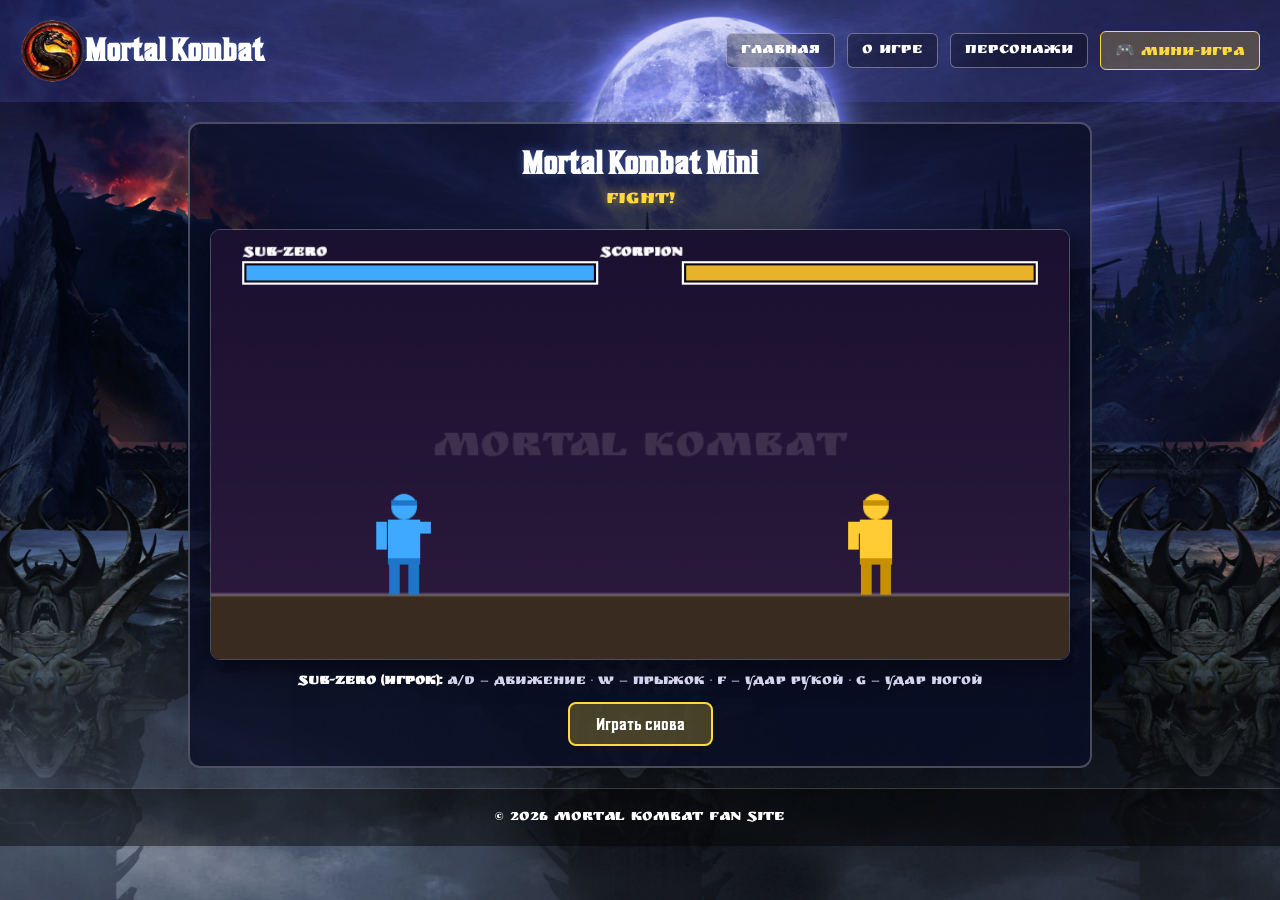
==== game.html @ 18e8fb99 "comit" ====
<!doctype html>
<html lang="ru">
  <head>
    <meta charset="UTF-8" />
    <meta name="viewport" content="width=device-width, initial-scale=1.0" />
    <meta
      name="description"
      content="Мини-игра Mortal Kombat — сразись с ботом: Sub-Zero против Scorpion. Простой файтинг с полосками здоровья и комбо."
    />
    <link rel="icon" type="image/png" href="images/logo.png" />
    <link rel="stylesheet" href="css/style.css" />
    <title>Мини-игра — Mortal Kombat</title>
  </head>
  <body>
    <header>
      <a class="logo" href="index.html">
        <img src="images/logo.png" alt="Логотип Mortal Kombat" />
        <h1 class="title">Mortal Kombat</h1>
      </a>
      <nav>
        <a href="index.html">Главная</a>
        <a href="about.html">О игре</a>
        <a href="index.html#characters">Персонажи</a>
        <a class="nav-game" href="game.html">🎮 Мини-игра</a>
      </nav>
    </header>
    <main class="game-main">
      <div class="game-panel">
        <h1 class="title">Mortal Kombat Mini</h1>
        <p class="game-status" id="gameStatus">FIGHT!</p>
        <div class="game-stage">
          <canvas id="mkCanvas" width="800" height="400">
            Ваш браузер не поддерживает canvas.
          </canvas>
        </div>
        <div class="game-controls">
          <p>
            <b>Sub-Zero (игрок):</b> A/D — движение · W — прыжок · F — удар рукой ·
            G — удар ногой
          </p>
          <button id="restartBtn" type="button">Играть снова</button>
        </div>
      </div>
    </main>
    <footer>
      <p>© 2026 Mortal Kombat Fan Site</p>
    </footer>

    <script>
      (function () {
        const canvas = document.getElementById("mkCanvas");
        const ctx = canvas.getContext("2d");
        const statusEl = document.getElementById("gameStatus");
        const restartBtn = document.getElementById("restartBtn");

        const W = canvas.width;
        const H = canvas.height;
        const GROUND = 340;
        const GRAVITY = 780;

        let keys = {};
        let particles = [];
        let gameState = "start"; // start | fighting | ko
        let stateTimer = 0;

        document.addEventListener("keydown", (e) => {
          if (e.code === "KeyW" || e.code === "KeyA" || e.code === "KeyD") {
            e.preventDefault();
          }
          keys[e.code] = true;
        });
        document.addEventListener("keyup", (e) => {
          keys[e.code] = false;
        });

        function makeFighter(x, name, color, dark) {
          return {
            x: x,
            y: GROUND,
            vy: 0,
            facing: 1, // 1 = вправо, -1 = влево
            w: 42,
            h: 92,
            hp: 100,
            jump: false,
            attackTimer: 0,
            attackDmg: 0,
            cooldown: 0,
            hitTimer: 0,
            aiTimer: 1.2,
            name: name,
            color: color,
            dark: dark,
            wins: 0,
          };
        }

        function resetFight() {
          p1 = makeFighter(180, "Sub-Zero", "#3fa9ff", false);
          p2 = makeFighter(620, "Scorpion", "#ffcc33", true);
          particles = [];
          gameState = "fighting";
          statusEl.textContent = "FIGHT!";
        }

        let p1 = makeFighter(180, "Sub-Zero", "#3fa9ff", false);
        let p2 = makeFighter(620, "Scorpion", "#ffcc33", true);

        function clamp(v, min, max) {
          return Math.max(min, Math.min(max, v));
        }

        function canAct(f) {
          return (
            gameState === "fighting" &&
            f.hp > 0 &&
            f.attackTimer <= 0 &&
            f.cooldown <= 0
          );
        }

        function doAttack(attacker, defender, dmg) {
          attacker.attackTimer = 0.26;
          attacker.cooldown = 0.34;
          const dx = defender.x - attacker.x;
          const range = 96;
          if (Math.abs(dx) < range && Math.sign(dx) === attacker.facing) {
            defender.hp = Math.max(0, defender.hp - dmg);
            defender.hitTimer = 0.16;
            defender.x += attacker.facing * 20;
            defender.x = clamp(defender.x, 60, W - 60);
            spawnHit(attacker.x + attacker.facing * 40, attacker.y - 70);
            if (defender.hp <= 0) {
              endRound(attacker);
            }
          }
        }

        function endRound(winner) {
          gameState = "ko";
          winner.wins++;
          statusEl.textContent =
            winner.name + " ПОБЕЖДАЕТ!" +
            " (Счёт: " + p1.wins + ":" + p2.wins + ")";
        }

        function spawnHit(x, y) {
          for (let i = 0; i < 10; i++) {
            particles.push({
              x: x,
              y: y,
              vx: (Math.random() - 0.5) * 240,
              vy: -Math.random() * 220 - 40,
              life: 0.45 + Math.random() * 0.25,
              size: 2 + Math.random() * 4,
            });
          }
        }

        function update(dt) {
          if (gameState === "start") {
            stateTimer += dt;
            if (stateTimer > 1.2) {
              gameState = "fighting";
              statusEl.textContent = "FIGHT!";
            }
          }

          if (gameState !== "fighting") {
            return;
          }

          // --- Игрок (Sub-Zero) ---
          if (keys["KeyA"]) p1.x -= 200 * dt;
          if (keys["KeyD"]) p1.x += 200 * dt;
          if (keys["KeyW"] && !p1.jump) {
            p1.vy = -430;
            p1.jump = true;
          }
          if (keys["KeyF"] && canAct(p1)) doAttack(p1, p2, 6);
          if (keys["KeyG"] && canAct(p1)) doAttack(p1, p2, 11);

          // --- Бот (Scorpion) ---
          p2.aiTimer -= dt;
          const dx = p1.x - p2.x;
          const dist = Math.abs(dx);
          p2.facing = Math.sign(dx) || 1;
          if (p2.aiTimer <= 0) {
            const r = Math.random();
            if (dist > 130) {
              p2.x += Math.sign(dx) * 170 * (r < 0.6 ? 1 : 0.4);
            } else if (canAct(p2)) {
              if (r < 0.45) doAttack(p2, p1, 6);
              else if (r < 0.7) doAttack(p2, p1, 11);
              else if (!p2.jump) {
                p2.vy = -430;
                p2.jump = true;
              }
            }
            p2.aiTimer = 0.45 + Math.random() * 0.8;
          }

          // --- Физика крутых парней ---
          p1.facing = p2.x >= p1.x ? 1 : -1;
          [p1, p2].forEach((f) => {
            f.vy += GRAVITY * dt;
            f.y += f.vy * dt;
            if (f.y >= GROUND) {
              f.y = GROUND;
              f.vy = 0;
              f.jump = false;
            }
            f.x = clamp(f.x, 52, W - 52);
            f.attackTimer = Math.max(0, f.attackTimer - dt);
            f.cooldown = Math.max(0, f.cooldown - dt);
            f.hitTimer = Math.max(0, f.hitTimer - dt);
          });

          // Расталкивание бойцов
          if (Math.abs(p1.x - p2.x) < 52) {
            const push = (52 - Math.abs(p1.x - p2.x)) / 2 + 1;
            if (p1.x < p2.x) {
              p1.x -= push;
              p2.x += push;
            } else {
              p1.x += push;
              p2.x -= push;
            }
          }

          // Частицы ударов
          particles.forEach((p) => {
            p.x += p.vx * dt;
            p.y += p.vy * dt;
            p.vy += 500 * dt;
            p.life -= dt;
          });
          particles = particles.filter((p) => p.life > 0);
        }

        function drawHealthBar(x, y, w, h, hp, name, fill, align) {
          ctx.save();
          ctx.fillStyle = "rgba(0,0,0,0.55)";
          ctx.strokeStyle = "#fff";
          ctx.lineWidth = 2;
          ctx.fillRect(x, y, w, h);
          ctx.strokeRect(x, y, w, h);
          const bw = (w - 6) * (hp / 100);
          ctx.fillStyle = fill;
          if (align === "left") ctx.fillRect(x + 3, y + 3, bw, h - 6);
          else ctx.fillRect(x + w - 3 - bw, y + 3, bw, h - 6);
          ctx.fillStyle = "#fff";
          ctx.font = "bold 15px 'Ruslan Display', sans-serif";
          ctx.textAlign = align === "left" ? "left" : "right";
          ctx.fillText(name, x, y - 6);
          ctx.restore();
        }

        function drawFighter(f) {
          ctx.save();
          ctx.translate(f.x, f.y);

          const flash = f.hitTimer > 0;
          const body = flash ? "#ffffff" : f.color;
          const shade = flash ? "#ffffff" : (f.dark ? "#c79000" : "#1f76c9");

          // Ноги
          ctx.fillStyle = shade;
          ctx.fillRect(-14, -30, 10, 30);
          ctx.fillRect(4, -30, 10, 30);

          // Корпус
          ctx.fillStyle = body;
          ctx.fillRect(-15, -70, 30, 42);
          // Пояс
          ctx.fillStyle = shade;
          ctx.fillRect(-15, -34, 30, 6);

          // Голова
          ctx.fillStyle = body;
          ctx.beginPath();
          ctx.arc(0, -82, 12, 0, Math.PI * 2);
          ctx.fill();
          // Повязка воина
          ctx.fillStyle = shade;
          ctx.fillRect(-12, -88, 24, 5);

          // РУКИ
          ctx.fillStyle = body;
          const reach = f.attackTimer > 0 ? 34 : 0;
          // дальняя рука
          ctx.fillRect(-26, -68, 10, 26);
          // бьющая рука (в направлении взгляда)
          if (f.facing > 0) {
            ctx.fillRect(15, -68, 10 + reach, 11);
          } else {
            ctx.fillRect(-25 - reach, -68, 10 + reach, 11);
          }

          ctx.restore();
        }

        function draw() {
          // Фон арены
          const grad = ctx.createLinearGradient(0, 0, 0, H);
          grad.addColorStop(0, "#1a1030");
          grad.addColorStop(1, "#2c1a3d");
          ctx.fillStyle = grad;
          ctx.fillRect(0, 0, W, H);

          // Пол
          ctx.fillStyle = "#3a2b20";
          ctx.fillRect(0, GROUND, W, H - GROUND);
          ctx.strokeStyle = "rgba(255,255,255,0.25)";
          ctx.lineWidth = 3;
          ctx.beginPath();
          ctx.moveTo(0, GROUND);
          ctx.lineTo(W, GROUND);
          ctx.stroke();

          // Логотип на арене
          ctx.save();
          ctx.fillStyle = "rgba(255,255,255,0.12)";
          ctx.font = "42px 'Ruslan Display', sans-serif";
          ctx.textAlign = "center";
          ctx.fillText("MORTAL KOMBAT", W / 2, 210);
          ctx.restore();

          // Полоски здоровья
          drawHealthBar(30, 30, 330, 20, p1.hp, "Sub-Zero", "#3fa9ff", "left");
          drawHealthBar(440, 30, 330, 20, p2.hp, "Scorpion", "#e8b22a", "right");

          // Бойцы
          drawFighter(p1);
          drawFighter(p2);

          // Частицы
          particles.forEach((p) => {
            ctx.globalAlpha = Math.max(0, p.life / 0.6);
            ctx.fillStyle = "#ffd75e";
            ctx.beginPath();
            ctx.arc(p.x, p.y, p.size, 0, Math.PI * 2);
            ctx.fill();
          });
          ctx.globalAlpha = 1;

          // Табличка FATALITY при нокауте
          if (gameState === "ko") {
            ctx.save();
            ctx.fillStyle = "rgba(0,0,0,0.35)";
            ctx.fillRect(0, 140, W, 50);
            ctx.fillStyle = "#ff3b3b";
            ctx.font = "30px 'Ruslan Display', sans-serif";
            ctx.textAlign = "center";
            ctx.fillText("FATALITY!", W / 2, 176);
            ctx.restore();
          }
        }

        let last = performance.now();
        function loop(now) {
          const dt = Math.min((now - last) / 1000, 0.05);
          last = now;
          update(dt);
          draw();
          requestAnimationFrame(loop);
        }

        restartBtn.addEventListener("click", resetFight);
        resetFight();
        requestAnimationFrame(loop);
      })();
    </script>
  </body>
</html>
---- css/style.css ----
@import url("https://fonts.googleapis.com/css2?family=Ruslan+Display&display=swap");

@font-face {
  font-family: "MK";
  src: url("../fonts/MK.ttf") format("truetype");
  font-weight: normal;
  font-style: normal;
}

.snowblock {
  position: relative;
  overflow: hidden;
  background-image:
    url([data-uri]),
    url([data-uri]),
    url([data-uri]);
  animation: snow 10s linear infinite;
}
@keyframes snow {
  0% {
    background-position:
      0px 0px,
      0px 0px,
      0px 0px;
  }
  100% {
    background-position:
      1800px 2000px,
      1600px 1600px,
      1400px 1200px;
  }
}

.logo {
  display: flex;
  align-items: center;
  text-decoration: none;
}
header {
  background-color: rgba(100, 100, 228, 0.205);
  padding: 10px 20px;
  display: flex;
  justify-content: space-between;
  align-items: center;
  flex-wrap: wrap;
  gap: 10px;
}
.logo img {
  width: 65px;
}
.card {
  width: 28vw;
  border: 2px solid rgba(255, 255, 255, 0.4);
  border-radius: 8px;
  padding: 10px;
  margin: 2vw;
  display: flex;
  flex-direction: column;
  align-items: center;
  background-color: rgba(43, 93, 255, 0.199);
  text-decoration: none;
  color: #fff;
  transition: transform 0.2s ease, box-shadow 0.2s ease;
}
.card:hover {
  transform: translateY(-4px);
  box-shadow: 0 8px 24px rgba(0, 0, 0, 0.5);
}
.card img {
  width: 100%;
  border-radius: 8px;
}
.card h2 {
  margin: 10px 0 4px;
  text-align: center;
  font-family: "MK", "Ruslan Display", sans-serif;
  font-size: 1.6rem;
  text-shadow: 0 2px 8px rgba(0, 0, 0, 0.9);
}
main {
  display: flex;
  flex-wrap: wrap;
  justify-content: center;
  align-items: flex-start;
  padding: 20px;
}
body {
  background-image: url("../images/fon.jpg");
  background-size: cover;
  background-attachment: fixed;
  background-position: center;
  font-family: "Ruslan Display", sans-serif;
  margin: 0;
  min-height: 100vh;
}

.title {
  font-family: "MK", "Ruslan Display", sans-serif;
  color: #ffffff;
  text-shadow:
    0 0 10px rgba(77, 98, 196, 0.9),
    0 2px 6px rgba(0, 0, 0, 0.8);
}

.character {
  display: flex;
  height: 80vh;
}

.character div {
  height: 100%;
}

.character-img {
  flex: 1;
  padding: 10px;
  display: flex;
  flex-direction: column;
  align-items: center;
}

.character-about {
  flex: 1;
  padding: 16px 20px;
  background-color: rgba(15, 25, 60, 0.78);
  border: 1px solid rgba(255, 255, 255, 0.15);
  border-radius: 9px;
  text-align: left;
  font-size: clamp(15px, 1.05vw, 19px);
  line-height: 1.7;
  color: #ececf4;
  margin: 10px;
}
.character-about p {
  margin: 0 0 1em;
}
.character-about p:last-child {
  margin-bottom: 0;
}

.character-img img {
  height: 100%;
  border-radius: 9px;
}

#sub {
  height: 80%;
  z-index: 1;
}

.burning-box {
  background: #222;
  border-radius: 8px;
  display: flex;
  justify-content: center;
  align-items: center;
  color: white;
  border: 1px solid #ff4500; /* Запуск анимации пламени: название, длительность, тип, бесконечно */
  animation: fire-glow 1.5s ease-in-out infinite alternate;
}
@keyframes fire-glow {
  0% {
    /* Вспышка слабая: чередуем желтый, оранжевый и красный цвета вокруг блока */
    box-shadow:
      0 0 15px rgba(255, 255, 255, 0.2),
      0 0 25px #ffcc00,
      0 -10px 40px #ff6600,
      0 -20px 60px #ff2200;
  }
  50% {
    /* Промежуточная стадия со смещением тени чуть выше (эффект тяги огня вверх) */
    box-shadow:
      0 0 20px rgba(255, 255, 255, 0.3),
      0 0 35px #ffdd33,
      0 -15px 55px #ff5500,
      0 -30px 80px #dd1100;
  }
  100% {
    /* Максимальное горение: тени становятся больше и сильнее тянутся вверх (-Y) */
    box-shadow:
      0 0 25px rgba(255, 255, 255, 0.4),
      0 0 45px #ffea00,
      0 -25px 70px #ff4400,
      0 -45px 100px #aa0000;
  }
}

/* ---- Дым для страницы Смоука (character_3.html) ---- */

/* Плавное появление всей страницы при входе */
.smokeblock {
  position: relative;
  overflow: hidden;
  animation: page-fade-in 1.4s ease-out both;
}

/* Дым только у картинки Смоука: исходит снизу и поднимается вверх */
.smokeblock .character-img {
  position: relative;
  z-index: 0;
}

/* Мягкая дымовая «подушка» у основания изображения */
.smokeblock .character-img::before {
  content: "";
  position: absolute;
  left: 50%;
  bottom: -14%;
  transform: translateX(-50%);
  width: 95%;
  height: 62%;
  z-index: 2;
  pointer-events: none;
  opacity: 0;
  filter: blur(20px);
  mix-blend-mode: screen;
  background-image:
    radial-gradient(ellipse at 50% 100%, rgba(240, 240, 248, 0.5) 0%, transparent 60%),
    radial-gradient(ellipse at 20% 92%, rgba(215, 215, 228, 0.38) 0%, transparent 55%),
    radial-gradient(ellipse at 80% 90%, rgba(225, 225, 238, 0.4) 0%, transparent 55%);
  background-size: 160% 160%;
  animation: smoke-under 7s ease-in-out 1s infinite alternate;
}

/* Клубы дыма, поднимающиеся из-под картинки и растворяющиеся */
.smokeblock .character-img::after {
  content: "";
  position: absolute;
  left: 50%;
  bottom: -10%;
  transform: translateX(-50%);
  width: 85%;
  height: 65%;
  z-index: 3;
  pointer-events: none;
  opacity: 0;
  filter: blur(7px);
  mix-blend-mode: screen;
  background-image:
    radial-gradient(circle at 25% 88%, rgba(250, 250, 254, 0.55) 0%, transparent 40%),
    radial-gradient(circle at 55% 96%, rgba(220, 220, 235, 0.5) 0%, transparent 45%),
    radial-gradient(circle at 80% 84%, rgba(235, 235, 245, 0.45) 0%, transparent 42%),
    radial-gradient(circle at 40% 50%, rgba(242, 242, 250, 0.28) 0%, transparent 38%),
    radial-gradient(circle at 70% 40%, rgba(225, 225, 238, 0.24) 0%, transparent 36%);
  background-size: 170% 170%;
  animation: smoke-under-rise 5.5s ease-in-out 1.2s infinite;
}

@keyframes page-fade-in {
  from {
    opacity: 0;
    transform: translateY(18px);
  }
  to {
    opacity: 1;
    transform: translateY(0);
  }
}

/* Дымовая подушка: клубится у основания картинки, слегка поднимается */
@keyframes smoke-under {
  0% {
    opacity: 0;
    transform: translateX(-50%) translateY(16px) scale(0.95);
    background-position: 0% 100%;
  }
  25% {
    opacity: 0.9;
  }
  55% {
    opacity: 1;
    transform: translateX(-50%) translateY(4px) scale(1);
  }
  100% {
    opacity: 0.5;
    transform: translateX(-50%) translateY(-24px) scale(1.06);
    background-position: 100% 0%;
  }
}

/* Клубы: поднимаются из-под картинки вверх и растворяются */
@keyframes smoke-under-rise {
  0% {
    opacity: 0;
    transform: translateX(-50%) translateY(24px) scale(0.9);
    background-position: 0% 100%;
  }
  15% {
    opacity: 0.95;
  }
  35% {
    opacity: 1;
    transform: translateX(-50%) translateY(4px) scale(0.98);
  }
  60% {
    opacity: 0.6;
    transform: translateX(-50%) translateY(-14px) scale(1.05);
  }
  85% {
    opacity: 0.28;
    transform: translateX(-50%) translateY(-32px) scale(1.1);
  }
  100% {
    opacity: 0;
    transform: translateX(-50%) translateY(-50px) scale(1.14);
    background-position: 0% -30%;
  }
}

/* ---- Навигация ---- */
nav {
  display: flex;
  flex-wrap: wrap;
  gap: 12px;
  align-items: center;
  justify-content: center;
}
nav a {
  color: #fff;
  text-decoration: none;
  padding: 8px 14px;
  border: 1px solid rgba(255, 255, 255, 0.35);
  border-radius: 6px;
  background-color: rgba(0, 0, 0, 0.3);
  transition: background-color 0.2s ease, border-color 0.2s ease;
}
nav a:hover {
  background-color: rgba(255, 255, 255, 0.18);
  border-color: #fff;
}

/* ---- Страница «О игре» (about.html) ---- */

.about-main {
  display: block;
  max-width: 900px;
  margin: 0 auto;
  padding: 24px 20px;
}

.about-hero {
  text-align: center;
  padding: 30px 20px;
  background-color: rgba(43, 93, 255, 0.18);
  border: 2px solid rgba(255, 255, 255, 0.35);
  border-radius: 10px;
  margin-bottom: 24px;
}

.about-hero h1 {
  font-size: 2.4rem;
  margin: 0 0 8px;
}

.about-hero p {
  color: #e8e8f0;
  font-size: 1.15rem;
  margin: 0;
}

.about-section {
  background-color: rgba(15, 25, 60, 0.78);
  border: 1px solid rgba(255, 255, 255, 0.15);
  border-radius: 9px;
  padding: 20px 24px;
  margin-bottom: 20px;
  text-align: left;
  line-height: 1.7;
  color: #ececf4;
  font-size: clamp(15px, 1.05vw, 19px);
}

.about-section h2 {
  font-family: "MK", "Ruslan Display", sans-serif;
  font-size: 1.5rem;
  color: #ffd93d;
  text-shadow: 0 2px 8px rgba(0, 0, 0, 0.9);
  margin: 0 0 12px;
}

.about-section p {
  margin: 0 0 1em;
}

.about-section p:last-child {
  margin-bottom: 0;
}

.about-section strong {
  color: #ffd93d;
}

.about-list {
  margin: 0;
  padding-left: 22px;
}

.about-list li {
  margin-bottom: 8px;
}

.about-links {
  display: flex;
  flex-wrap: wrap;
  gap: 10px;
  margin-top: 14px;
}

.about-links a {
  color: #fff;
  text-decoration: none;
  padding: 7px 13px;
  border: 1px solid rgba(255, 255, 255, 0.35);
  border-radius: 6px;
  background-color: rgba(0, 0, 0, 0.3);
  transition: background-color 0.2s ease, border-color 0.2s ease;
}

.about-links a:hover {
  background-color: rgba(255, 255, 255, 0.18);
  border-color: #ffd93d;
  color: #ffd93d;
}

/* ---- Футер ---- */
footer {
  padding: 20px;
  text-align: center;
  color: #fff;
  background-color: rgba(0, 0, 0, 0.45);
  border-top: 1px solid rgba(255, 255, 255, 0.2);
  margin-top: auto;
}
footer p {
  margin: 0;
}

/* ---- Адаптивность ---- */
@media (max-width: 768px) {
  .card {
    width: 70vw;
    margin: 3vw;
  }
  .character {
    flex-direction: column;
    height: auto;
  }
  .character-about {
    font-size: 16px;
    margin: 10px 0;
  }
  .character-img img {
    height: auto;
    width: 100%;
    max-height: 55vh;
    object-fit: cover;
  }
  header {
    justify-content: center;
  }
}

@media (max-width: 480px) {
  .card {
    width: 90vw;
  }
  .logo .title {
    font-size: 1.2rem;
  }
  nav {
    gap: 8px;
    flex-wrap: wrap;
    justify-content: center;
  }
  nav a {
    padding: 6px 10px;
  }
}

/* ---- Тематические эффекты для новых персонажей ---- */

.thunderblock,
.fanblock,
.starblock,
.hatblock {
  position: relative;
  overflow: hidden;
}

/* Общий контекст для оверлеев поверх изображения персонажа */
.thunderblock .character-img,
.fanblock .character-img,
.starblock .character-img,
.hatblock .character-img {
  position: relative;
  z-index: 0;
}
.thunderblock .character-img img,
.fanblock .character-img img,
.starblock .character-img img,
.hatblock .character-img img {
  position: relative;
  z-index: 1;
}

/* ⚡ Raiden — электричество и вспышки молний */
.thunderblock .character-img img {
  box-shadow:
    0 0 18px rgba(120, 200, 255, 0.7),
    0 0 55px rgba(50, 130, 255, 0.4);
  animation: thunder-flicker 1.6s ease-in-out infinite;
}
.thunderblock::after {
  content: "";
  position: absolute;
  inset: 0;
  z-index: 10;
  pointer-events: none;
  opacity: 0;
  background: radial-gradient(circle at 30% 35%, rgba(150, 210, 255, 0.3), transparent 45%);
  animation: thunder-flash 3s ease-in-out infinite;
}
@keyframes thunder-flicker {
  0%,
  100% {
    box-shadow:
      0 0 14px rgba(110, 195, 255, 0.6),
      0 0 45px rgba(45, 120, 250, 0.35);
  }
  25% {
    box-shadow:
      0 0 30px rgba(210, 245, 255, 0.95),
      0 0 90px rgba(70, 160, 255, 0.6);
  }
  50% {
    box-shadow:
      0 0 12px rgba(100, 190, 255, 0.55),
      0 0 40px rgba(40, 115, 245, 0.3);
  }
  75% {
    box-shadow:
      0 0 34px rgba(225, 250, 255, 1),
      0 0 100px rgba(90, 180, 255, 0.7);
  }
}
@keyframes thunder-flash {
  0%,
  18%,
  26%,
  100% {
    opacity: 0;
  }
  19%,
  24% {
    opacity: 0.55;
  }
}

/* 🪶 Kitana — стальное свечение и блик лезвия */
.fanblock .character-img img {
  box-shadow:
    0 0 18px rgba(0, 205, 195, 0.6),
    0 0 55px rgba(0, 150, 205, 0.4);
  animation: steel-shimmer 2.8s ease-in-out infinite;
}
.fanblock .character-img::after {
  content: "";
  position: absolute;
  inset: 0;
  z-index: 2;
  pointer-events: none;
  border-radius: 9px;
  background: linear-gradient(
    115deg,
    transparent 32%,
    rgba(170, 240, 235, 0.3) 47%,
    transparent 62%
  );
  background-size: 300% 100%;
  animation: blade-sweep 4.5s ease-in-out infinite;
}
@keyframes steel-shimmer {
  0%,
  100% {
    box-shadow:
      0 0 14px rgba(0, 200, 190, 0.5),
      0 0 45px rgba(0, 150, 200, 0.3);
  }
  50% {
    box-shadow:
      0 0 28px rgba(120, 240, 230, 0.85),
      0 0 80px rgba(0, 190, 220, 0.5);
  }
}
@keyframes blade-sweep {
  0% {
    background-position: 130% 0;
    opacity: 0.6;
  }
  50% {
    opacity: 1;
  }
  100% {
    background-position: -130% 0;
    opacity: 0.6;
  }
}

/* 🎬 Johnny Cage — золотая аура и вращающиеся лучи прожектора */
.starblock .character-img img {
  box-shadow:
    0 0 18px rgba(255, 215, 100, 0.7),
    0 0 55px rgba(255, 175, 55, 0.4);
  animation: spotlight-glow 2.6s ease-in-out infinite;
}
.starblock .character-img::before {
  content: "";
  position: absolute;
  inset: -35px;
  z-index: -1;
  pointer-events: none;
  background: repeating-conic-gradient(
    from 0deg,
    rgba(255, 220, 130, 0.3) 0deg 9deg,
    transparent 9deg 28deg
  );
  -webkit-mask-image: radial-gradient(circle, transparent 34%, black 72%);
  mask-image: radial-gradient(circle, transparent 34%, black 72%);
  animation: rays-spin 16s linear infinite;
}
@keyframes spotlight-glow {
  0%,
  100% {
    box-shadow:
      0 0 16px rgba(255, 210, 90, 0.6),
      0 0 50px rgba(255, 170, 50, 0.35);
  }
  50% {
    box-shadow:
      0 0 32px rgba(255, 235, 150, 0.95),
      0 0 95px rgba(255, 190, 80, 0.6);
  }
}
@keyframes rays-spin {
  to {
    transform: rotate(360deg);
  }
}

/* 🎩 Kung Lao — зелёная аура и вращающаяся шляпа */
.hatblock .character-img img {
  box-shadow:
    0 0 16px rgba(140, 220, 120, 0.6),
    0 0 50px rgba(70, 175, 85, 0.35);
  animation: hat-glow 2.8s ease-in-out infinite;
}
.hatblock .character-img::after {
  content: "";
  position: absolute;
  top: 44%;
  left: 50%;
  width: 62%;
  aspect-ratio: 1;
  transform: translate(-50%, -50%);
  border-radius: 50%;
  background: repeating-conic-gradient(
    from 0deg,
    rgba(170, 235, 160, 0.8) 0deg 12deg,
    transparent 12deg 26deg
  );
  -webkit-mask-image: radial-gradient(circle, transparent 60%, black 66%);
  mask-image: radial-gradient(circle, transparent 60%, black 66%);
  animation: hat-spin 5s linear infinite;
  pointer-events: none;
  z-index: 2;
  opacity: 0.85;
}
@keyframes hat-glow {
  0%,
  100% {
    box-shadow:
      0 0 14px rgba(130, 215, 115, 0.55),
      0 0 45px rgba(65, 170, 80, 0.32);
  }
  50% {
    box-shadow:
      0 0 26px rgba(180, 245, 165, 0.9),
      0 0 80px rgba(95, 195, 105, 0.55);
  }
}
@keyframes hat-spin {
  from {
    transform: translate(-50%, -50%) rotate(0deg);
  }
  to {
    transform: translate(-50%, -50%) rotate(360deg);
  }
}

/* ---- Мини-игра (game.html) ---- */

/* Выделяющаяся кнопка в навигации */
.nav-game {
  color: #ffd93d;
  background-color: rgba(255, 215, 60, 0.22);
  border-color: #ffd93d;
}
.nav-game:hover {
  background-color: rgba(255, 215, 60, 0.42);
  border-color: #fff;
  color: #fff;
}

.game-main {
  display: flex;
  justify-content: center;
  align-items: flex-start;
  padding: 20px;
  min-height: 70vh;
}
.game-panel {
  width: min(860px, 96vw);
  text-align: center;
  background-color: rgba(10, 15, 40, 0.82);
  border: 2px solid rgba(255, 255, 255, 0.25);
  border-radius: 12px;
  padding: 20px;
}
.game-panel h1 {
  font-size: 2rem;
  margin: 0 0 6px;
}
.game-status {
  color: #ffd93d;
  font-size: 1.25rem;
  min-height: 1.4em;
  margin: 0 0 12px;
  text-shadow: 0 0 12px rgba(255, 215, 60, 0.6);
}
.game-stage {
  border-radius: 10px;
  overflow: hidden;
  border: 1px solid rgba(255, 255, 255, 0.25);
  box-shadow: 0 10px 30px rgba(0, 0, 0, 0.5);
}
#mkCanvas {
  display: block;
  width: 100%;
  height: auto;
  background: #251636;
}
.game-controls {
  margin-top: 14px;
  color: #d4d4ec;
  font-size: 0.95rem;
}
.game-controls p {
  margin: 0 0 12px;
}
.game-controls b {
  color: #fff;
}
#restartBtn {
  font-family: "MK", "Ruslan Display", sans-serif;
  font-size: 1.05rem;
  color: #fff;
  background-color: rgba(255, 215, 60, 0.25);
  border: 2px solid #ffd93d;
  border-radius: 8px;
  padding: 10px 26px;
  cursor: pointer;
  transition: background-color 0.2s ease, transform 0.15s ease;
}
#restartBtn:hover {
  background-color: rgba(255, 215, 60, 0.45);
  transform: translateY(-2px);
}
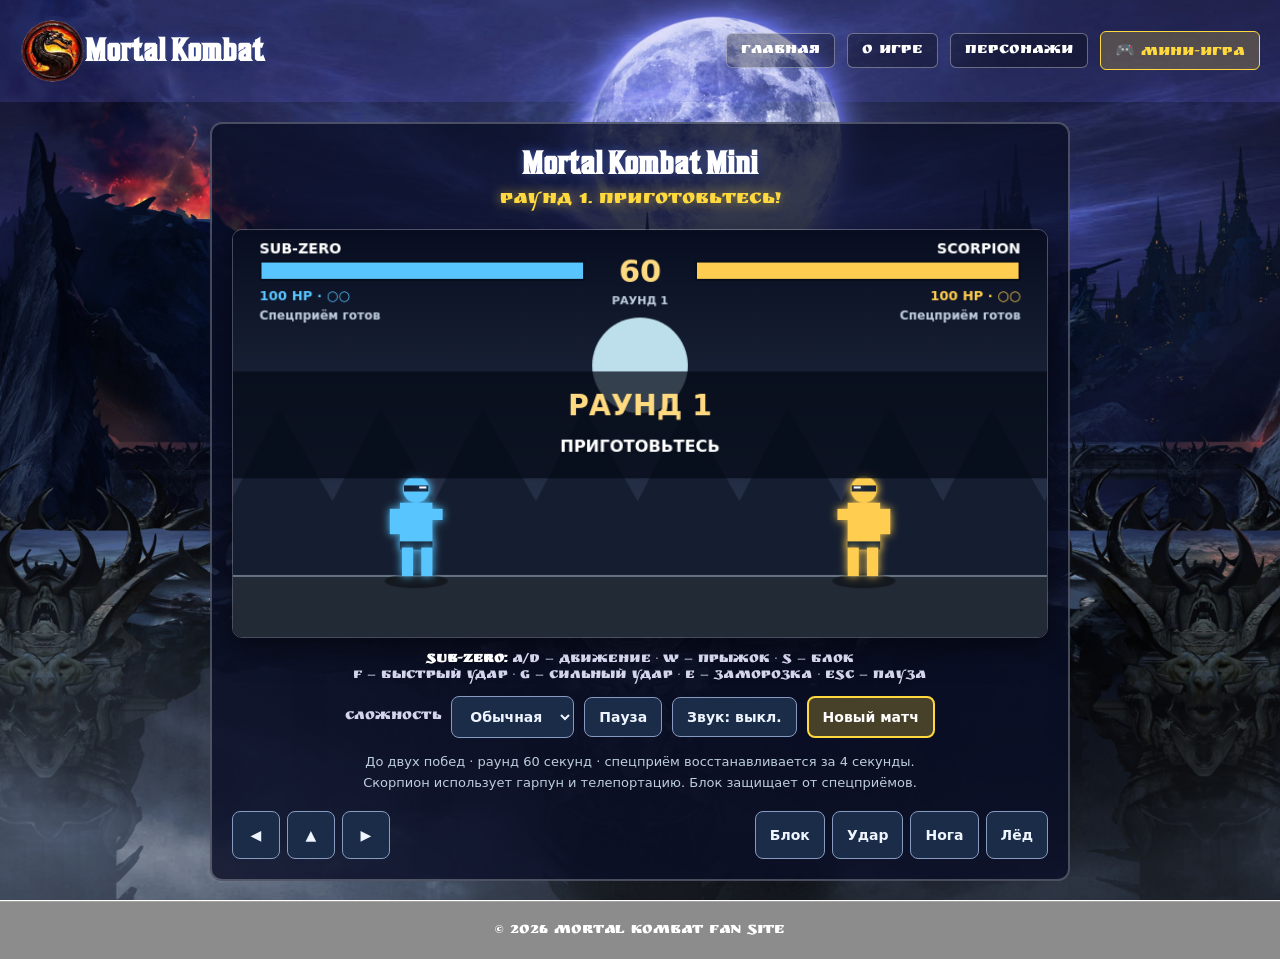
==== commit c2e72276: "Improve Smoke animation and expand mini-game combat" ====
--- a/game.html
+++ b/game.html
@@ -27,18 +27,41 @@
     <main class="game-main">
       <div class="game-panel">
         <h1 class="title">Mortal Kombat Mini</h1>
-        <p class="game-status" id="gameStatus">FIGHT!</p>
+        <p class="game-status" id="gameStatus" role="status" aria-live="polite">Приготовьтесь!</p>
         <div class="game-stage">
           <canvas id="mkCanvas" width="800" height="400">
             Ваш браузер не поддерживает canvas.
           </canvas>
         </div>
         <div class="game-controls">
-          <p>
-            <b>Sub-Zero (игрок):</b> A/D — движение · W — прыжок · F — удар рукой ·
-            G — удар ногой
-          </p>
-          <button id="restartBtn" type="button">Играть снова</button>
+          <p><b>Sub-Zero:</b> A/D — движение · W — прыжок · S — блок<br>
+            F — быстрый удар · G — сильный удар · E — заморозка · Esc — пауза</p>
+          <div class="game-options">
+            <label for="difficulty">Сложность</label>
+            <select id="difficulty">
+              <option value="easy">Лёгкая</option>
+              <option value="normal" selected>Обычная</option>
+              <option value="hard">Сложная</option>
+            </select>
+            <button id="pauseBtn" type="button">Пауза</button>
+            <button id="soundBtn" type="button" aria-pressed="false">Звук: выкл.</button>
+            <button id="restartBtn" type="button">Новый матч</button>
+          </div>
+          <p class="game-hint">До двух побед · раунд 60 секунд · спецприём восстанавливается за 4 секунды.<br>
+            Скорпион использует гарпун и телепортацию. Блок защищает от спецприёмов.</p>
+          <div class="touch-controls" aria-label="Экранное управление">
+            <div class="touch-movement">
+              <button type="button" data-key="KeyA" aria-label="Влево">◀</button>
+              <button type="button" data-key="KeyW" aria-label="Прыжок">▲</button>
+              <button type="button" data-key="KeyD" aria-label="Вправо">▶</button>
+            </div>
+            <div class="touch-attacks">
+              <button type="button" data-key="KeyS">Блок</button>
+              <button type="button" data-key="KeyF">Удар</button>
+              <button type="button" data-key="KeyG">Нога</button>
+              <button type="button" data-key="KeyE">Лёд</button>
+            </div>
+          </div>
         </div>
       </div>
     </main>
@@ -46,330 +69,6 @@
       <p>© 2026 Mortal Kombat Fan Site</p>
     </footer>
 
-    <script>
-      (function () {
-        const canvas = document.getElementById("mkCanvas");
-        const ctx = canvas.getContext("2d");
-        const statusEl = document.getElementById("gameStatus");
-        const restartBtn = document.getElementById("restartBtn");
-
-        const W = canvas.width;
-        const H = canvas.height;
-        const GROUND = 340;
-        const GRAVITY = 780;
-
-        let keys = {};
-        let particles = [];
-        let gameState = "start"; // start | fighting | ko
-        let stateTimer = 0;
-
-        document.addEventListener("keydown", (e) => {
-          if (e.code === "KeyW" || e.code === "KeyA" || e.code === "KeyD") {
-            e.preventDefault();
-          }
-          keys[e.code] = true;
-        });
-        document.addEventListener("keyup", (e) => {
-          keys[e.code] = false;
-        });
-
-        function makeFighter(x, name, color, dark) {
-          return {
-            x: x,
-            y: GROUND,
-            vy: 0,
-            facing: 1, // 1 = вправо, -1 = влево
-            w: 42,
-            h: 92,
-            hp: 100,
-            jump: false,
-            attackTimer: 0,
-            attackDmg: 0,
-            cooldown: 0,
-            hitTimer: 0,
-            aiTimer: 1.2,
-            name: name,
-            color: color,
-            dark: dark,
-            wins: 0,
-          };
-        }
-
-        function resetFight() {
-          p1 = makeFighter(180, "Sub-Zero", "#3fa9ff", false);
-          p2 = makeFighter(620, "Scorpion", "#ffcc33", true);
-          particles = [];
-          gameState = "fighting";
-          statusEl.textContent = "FIGHT!";
-        }
-
-        let p1 = makeFighter(180, "Sub-Zero", "#3fa9ff", false);
-        let p2 = makeFighter(620, "Scorpion", "#ffcc33", true);
-
-        function clamp(v, min, max) {
-          return Math.max(min, Math.min(max, v));
-        }
-
-        function canAct(f) {
-          return (
-            gameState === "fighting" &&
-            f.hp > 0 &&
-            f.attackTimer <= 0 &&
-            f.cooldown <= 0
-          );
-        }
-
-        function doAttack(attacker, defender, dmg) {
-          attacker.attackTimer = 0.26;
-          attacker.cooldown = 0.34;
-          const dx = defender.x - attacker.x;
-          const range = 96;
-          if (Math.abs(dx) < range && Math.sign(dx) === attacker.facing) {
-            defender.hp = Math.max(0, defender.hp - dmg);
-            defender.hitTimer = 0.16;
-            defender.x += attacker.facing * 20;
-            defender.x = clamp(defender.x, 60, W - 60);
-            spawnHit(attacker.x + attacker.facing * 40, attacker.y - 70);
-            if (defender.hp <= 0) {
-              endRound(attacker);
-            }
-          }
-        }
-
-        function endRound(winner) {
-          gameState = "ko";
-          winner.wins++;
-          statusEl.textContent =
-            winner.name + " ПОБЕЖДАЕТ!" +
-            " (Счёт: " + p1.wins + ":" + p2.wins + ")";
-        }
-
-        function spawnHit(x, y) {
-          for (let i = 0; i < 10; i++) {
-            particles.push({
-              x: x,
-              y: y,
-              vx: (Math.random() - 0.5) * 240,
-              vy: -Math.random() * 220 - 40,
-              life: 0.45 + Math.random() * 0.25,
-              size: 2 + Math.random() * 4,
-            });
-          }
-        }
-
-        function update(dt) {
-          if (gameState === "start") {
-            stateTimer += dt;
-            if (stateTimer > 1.2) {
-              gameState = "fighting";
-              statusEl.textContent = "FIGHT!";
-            }
-          }
-
-          if (gameState !== "fighting") {
-            return;
-          }
-
-          // --- Игрок (Sub-Zero) ---
-          if (keys["KeyA"]) p1.x -= 200 * dt;
-          if (keys["KeyD"]) p1.x += 200 * dt;
-          if (keys["KeyW"] && !p1.jump) {
-            p1.vy = -430;
-            p1.jump = true;
-          }
-          if (keys["KeyF"] && canAct(p1)) doAttack(p1, p2, 6);
-          if (keys["KeyG"] && canAct(p1)) doAttack(p1, p2, 11);
-
-          // --- Бот (Scorpion) ---
-          p2.aiTimer -= dt;
-          const dx = p1.x - p2.x;
-          const dist = Math.abs(dx);
-          p2.facing = Math.sign(dx) || 1;
-          if (p2.aiTimer <= 0) {
-            const r = Math.random();
-            if (dist > 130) {
-              p2.x += Math.sign(dx) * 170 * (r < 0.6 ? 1 : 0.4);
-            } else if (canAct(p2)) {
-              if (r < 0.45) doAttack(p2, p1, 6);
-              else if (r < 0.7) doAttack(p2, p1, 11);
-              else if (!p2.jump) {
-                p2.vy = -430;
-                p2.jump = true;
-              }
-            }
-            p2.aiTimer = 0.45 + Math.random() * 0.8;
-          }
-
-          // --- Физика крутых парней ---
-          p1.facing = p2.x >= p1.x ? 1 : -1;
-          [p1, p2].forEach((f) => {
-            f.vy += GRAVITY * dt;
-            f.y += f.vy * dt;
-            if (f.y >= GROUND) {
-              f.y = GROUND;
-              f.vy = 0;
-              f.jump = false;
-            }
-            f.x = clamp(f.x, 52, W - 52);
-            f.attackTimer = Math.max(0, f.attackTimer - dt);
-            f.cooldown = Math.max(0, f.cooldown - dt);
-            f.hitTimer = Math.max(0, f.hitTimer - dt);
-          });
-
-          // Расталкивание бойцов
-          if (Math.abs(p1.x - p2.x) < 52) {
-            const push = (52 - Math.abs(p1.x - p2.x)) / 2 + 1;
-            if (p1.x < p2.x) {
-              p1.x -= push;
-              p2.x += push;
-            } else {
-              p1.x += push;
-              p2.x -= push;
-            }
-          }
-
-          // Частицы ударов
-          particles.forEach((p) => {
-            p.x += p.vx * dt;
-            p.y += p.vy * dt;
-            p.vy += 500 * dt;
-            p.life -= dt;
-          });
-          particles = particles.filter((p) => p.life > 0);
-        }
-
-        function drawHealthBar(x, y, w, h, hp, name, fill, align) {
-          ctx.save();
-          ctx.fillStyle = "rgba(0,0,0,0.55)";
-          ctx.strokeStyle = "#fff";
-          ctx.lineWidth = 2;
-          ctx.fillRect(x, y, w, h);
-          ctx.strokeRect(x, y, w, h);
-          const bw = (w - 6) * (hp / 100);
-          ctx.fillStyle = fill;
-          if (align === "left") ctx.fillRect(x + 3, y + 3, bw, h - 6);
-          else ctx.fillRect(x + w - 3 - bw, y + 3, bw, h - 6);
-          ctx.fillStyle = "#fff";
-          ctx.font = "bold 15px 'Ruslan Display', sans-serif";
-          ctx.textAlign = align === "left" ? "left" : "right";
-          ctx.fillText(name, x, y - 6);
-          ctx.restore();
-        }
-
-        function drawFighter(f) {
-          ctx.save();
-          ctx.translate(f.x, f.y);
-
-          const flash = f.hitTimer > 0;
-          const body = flash ? "#ffffff" : f.color;
-          const shade = flash ? "#ffffff" : (f.dark ? "#c79000" : "#1f76c9");
-
-          // Ноги
-          ctx.fillStyle = shade;
-          ctx.fillRect(-14, -30, 10, 30);
-          ctx.fillRect(4, -30, 10, 30);
-
-          // Корпус
-          ctx.fillStyle = body;
-          ctx.fillRect(-15, -70, 30, 42);
-          // Пояс
-          ctx.fillStyle = shade;
-          ctx.fillRect(-15, -34, 30, 6);
-
-          // Голова
-          ctx.fillStyle = body;
-          ctx.beginPath();
-          ctx.arc(0, -82, 12, 0, Math.PI * 2);
-          ctx.fill();
-          // Повязка воина
-          ctx.fillStyle = shade;
-          ctx.fillRect(-12, -88, 24, 5);
-
-          // РУКИ
-          ctx.fillStyle = body;
-          const reach = f.attackTimer > 0 ? 34 : 0;
-          // дальняя рука
-          ctx.fillRect(-26, -68, 10, 26);
-          // бьющая рука (в направлении взгляда)
-          if (f.facing > 0) {
-            ctx.fillRect(15, -68, 10 + reach, 11);
-          } else {
-            ctx.fillRect(-25 - reach, -68, 10 + reach, 11);
-          }
-
-          ctx.restore();
-        }
-
-        function draw() {
-          // Фон арены
-          const grad = ctx.createLinearGradient(0, 0, 0, H);
-          grad.addColorStop(0, "#1a1030");
-          grad.addColorStop(1, "#2c1a3d");
-          ctx.fillStyle = grad;
-          ctx.fillRect(0, 0, W, H);
-
-          // Пол
-          ctx.fillStyle = "#3a2b20";
-          ctx.fillRect(0, GROUND, W, H - GROUND);
-          ctx.strokeStyle = "rgba(255,255,255,0.25)";
-          ctx.lineWidth = 3;
-          ctx.beginPath();
-          ctx.moveTo(0, GROUND);
-          ctx.lineTo(W, GROUND);
-          ctx.stroke();
-
-          // Логотип на арене
-          ctx.save();
-          ctx.fillStyle = "rgba(255,255,255,0.12)";
-          ctx.font = "42px 'Ruslan Display', sans-serif";
-          ctx.textAlign = "center";
-          ctx.fillText("MORTAL KOMBAT", W / 2, 210);
-          ctx.restore();
-
-          // Полоски здоровья
-          drawHealthBar(30, 30, 330, 20, p1.hp, "Sub-Zero", "#3fa9ff", "left");
-          drawHealthBar(440, 30, 330, 20, p2.hp, "Scorpion", "#e8b22a", "right");
-
-          // Бойцы
-          drawFighter(p1);
-          drawFighter(p2);
-
-          // Частицы
-          particles.forEach((p) => {
-            ctx.globalAlpha = Math.max(0, p.life / 0.6);
-            ctx.fillStyle = "#ffd75e";
-            ctx.beginPath();
-            ctx.arc(p.x, p.y, p.size, 0, Math.PI * 2);
-            ctx.fill();
-          });
-          ctx.globalAlpha = 1;
-
-          // Табличка FATALITY при нокауте
-          if (gameState === "ko") {
-            ctx.save();
-            ctx.fillStyle = "rgba(0,0,0,0.35)";
-            ctx.fillRect(0, 140, W, 50);
-            ctx.fillStyle = "#ff3b3b";
-            ctx.font = "30px 'Ruslan Display', sans-serif";
-            ctx.textAlign = "center";
-            ctx.fillText("FATALITY!", W / 2, 176);
-            ctx.restore();
-          }
-        }
-
-        let last = performance.now();
-        function loop(now) {
-          const dt = Math.min((now - last) / 1000, 0.05);
-          last = now;
-          update(dt);
-          draw();
-          requestAnimationFrame(loop);
-        }
-
-        restartBtn.addEventListener("click", resetFight);
-        resetFight();
-        requestAnimationFrame(loop);
-      })();
-    </script>
+    <script src="js/game.js" defer></script>
   </body>
 </html>
--- a/css/style.css
+++ b/css/style.css
@@ -194,117 +194,132 @@
   animation: page-fade-in 1.4s ease-out both;
 }
 
-/* Дым только у картинки Смоука: исходит снизу и поднимается вверх */
+/* Отдельная сцена держит дым в пределах портрета, не перекрывая текст. */
 .smokeblock .character-img {
   position: relative;
-  z-index: 0;
-}
-
-/* Мягкая дымовая «подушка» у основания изображения */
-.smokeblock .character-img::before {
+  min-width: 0;
+}
+.smokeblock .smoke-portrait {
+  position: relative;
+  height: calc(100% - 72px);
+  max-width: 100%;
+  flex-shrink: 0;
+  isolation: isolate;
+  border-radius: 9px;
+  box-shadow: 0 0 35px rgba(157, 173, 201, 0.22);
+}
+.smokeblock .smoke-portrait img {
+  display: block;
+  width: 100%;
+  height: 100%;
+  max-width: 100%;
+  object-fit: cover;
+}
+.smoke-effect {
+  position: absolute;
+  inset: 0;
+  overflow: hidden;
+  border-radius: inherit;
+  pointer-events: none;
+  /* Верхняя граница мягко растворяется, лицо остаётся видимым. */
+  -webkit-mask-image: linear-gradient(transparent 8%, #000 48%);
+  mask-image: linear-gradient(transparent 8%, #000 48%);
+}
+.smoke-effect::before,
+.smoke-effect::after {
   content: "";
   position: absolute;
-  left: 50%;
-  bottom: -14%;
-  transform: translateX(-50%);
-  width: 95%;
-  height: 62%;
-  z-index: 2;
-  pointer-events: none;
+  inset: 58% -20% -20%;
+  background:
+    radial-gradient(ellipse at 25% 65%, rgba(203, 215, 231, 0.7), transparent 55%),
+    radial-gradient(ellipse at 75% 80%, rgba(144, 160, 185, 0.65), transparent 58%);
+  filter: blur(16px);
+  animation: smoke-bed 7s ease-in-out infinite alternate;
+}
+.smoke-effect::after {
+  inset: 44% -25% -15%;
+  opacity: 0.6;
+  animation-duration: 9s;
+  animation-delay: -4s;
+  animation-direction: alternate-reverse;
+}
+.smoke-cloud {
+  --drift: 24px;
+  position: absolute;
+  left: -12%;
+  bottom: -32%;
+  width: 84%;
+  height: 67%;
+  border-radius: 45%;
+  background:
+    radial-gradient(ellipse at 38% 32%, rgba(233, 239, 247, 0.65), transparent 43%),
+    radial-gradient(ellipse at 67% 50%, rgba(176, 190, 211, 0.7), transparent 46%),
+    radial-gradient(ellipse at 35% 72%, rgba(116, 136, 165, 0.55), transparent 48%);
+  filter: blur(11px);
   opacity: 0;
-  filter: blur(20px);
-  mix-blend-mode: screen;
-  background-image:
-    radial-gradient(ellipse at 50% 100%, rgba(240, 240, 248, 0.5) 0%, transparent 60%),
-    radial-gradient(ellipse at 20% 92%, rgba(215, 215, 228, 0.38) 0%, transparent 55%),
-    radial-gradient(ellipse at 80% 90%, rgba(225, 225, 238, 0.4) 0%, transparent 55%);
-  background-size: 160% 160%;
-  animation: smoke-under 7s ease-in-out 1s infinite alternate;
-}
-
-/* Клубы дыма, поднимающиеся из-под картинки и растворяющиеся */
-.smokeblock .character-img::after {
-  content: "";
-  position: absolute;
-  left: 50%;
-  bottom: -10%;
-  transform: translateX(-50%);
-  width: 85%;
-  height: 65%;
-  z-index: 3;
-  pointer-events: none;
-  opacity: 0;
-  filter: blur(7px);
-  mix-blend-mode: screen;
-  background-image:
-    radial-gradient(circle at 25% 88%, rgba(250, 250, 254, 0.55) 0%, transparent 40%),
-    radial-gradient(circle at 55% 96%, rgba(220, 220, 235, 0.5) 0%, transparent 45%),
-    radial-gradient(circle at 80% 84%, rgba(235, 235, 245, 0.45) 0%, transparent 42%),
-    radial-gradient(circle at 40% 50%, rgba(242, 242, 250, 0.28) 0%, transparent 38%),
-    radial-gradient(circle at 70% 40%, rgba(225, 225, 238, 0.24) 0%, transparent 36%);
-  background-size: 170% 170%;
-  animation: smoke-under-rise 5.5s ease-in-out 1.2s infinite;
-}
-
+  transform-origin: 50% 80%;
+  animation: smoke-plume 8s linear infinite;
+}
+.smoke-cloud:nth-child(2) {
+  left: 32%;
+  --drift: -30px;
+  animation-delay: -2.6s;
+  animation-duration: 9s;
+}
+.smoke-cloud:nth-child(3) {
+  left: 8%;
+  --drift: 40px;
+  animation-delay: -5.2s;
+  animation-duration: 10s;
+}
+.smoke-cloud:nth-child(4) {
+  left: -28%;
+  --drift: 48px;
+  animation-delay: -4s;
+  animation-duration: 8s;
+}
+.smoke-cloud:nth-child(5) {
+  left: 46%;
+  --drift: -46px;
+  animation-delay: -6.5s;
+  animation-duration: 10s;
+}
+.smoke-cloud:nth-child(6) {
+  left: 16%;
+  --drift: -18px;
+  animation-delay: -7s;
+  animation-duration: 9s;
+}
 @keyframes page-fade-in {
-  from {
-    opacity: 0;
-    transform: translateY(18px);
-  }
-  to {
-    opacity: 1;
-    transform: translateY(0);
-  }
-}
-
-/* Дымовая подушка: клубится у основания картинки, слегка поднимается */
-@keyframes smoke-under {
-  0% {
-    opacity: 0;
-    transform: translateX(-50%) translateY(16px) scale(0.95);
-    background-position: 0% 100%;
-  }
-  25% {
-    opacity: 0.9;
-  }
-  55% {
-    opacity: 1;
-    transform: translateX(-50%) translateY(4px) scale(1);
-  }
-  100% {
-    opacity: 0.5;
-    transform: translateX(-50%) translateY(-24px) scale(1.06);
-    background-position: 100% 0%;
-  }
-}
-
-/* Клубы: поднимаются из-под картинки вверх и растворяются */
-@keyframes smoke-under-rise {
-  0% {
-    opacity: 0;
-    transform: translateX(-50%) translateY(24px) scale(0.9);
-    background-position: 0% 100%;
-  }
-  15% {
-    opacity: 0.95;
-  }
-  35% {
-    opacity: 1;
-    transform: translateX(-50%) translateY(4px) scale(0.98);
-  }
-  60% {
-    opacity: 0.6;
-    transform: translateX(-50%) translateY(-14px) scale(1.05);
-  }
-  85% {
-    opacity: 0.28;
-    transform: translateX(-50%) translateY(-32px) scale(1.1);
-  }
-  100% {
-    opacity: 0;
-    transform: translateX(-50%) translateY(-50px) scale(1.14);
-    background-position: 0% -30%;
-  }
+  from { opacity: 0; transform: translateY(18px); }
+  to { opacity: 1; transform: translateY(0); }
+}
+@keyframes smoke-bed {
+  from { transform: translate(-4%, 8%) scale(0.95); opacity: 0.55; }
+  to { transform: translate(5%, -10%) scale(1.12); opacity: 0.85; }
+}
+@keyframes smoke-plume {
+  0% { opacity: 0; transform: translate3d(0, 10%, 0) scale(0.65) rotate(-8deg); }
+  18% { opacity: 0.65; }
+  45% { opacity: 0.48; }
+  75% { opacity: 0.22; }
+  100% { opacity: 0; transform: translate3d(var(--drift), -155%, 0) scale(1.65) rotate(18deg); }
+}
+@media (max-width: 768px) {
+  .smokeblock .smoke-portrait {
+    height: auto;
+    width: fit-content;
+  }
+  .smokeblock .smoke-portrait img { height: auto; }
+  .smoke-cloud { filter: blur(8px); }
+}
+@media (prefers-reduced-motion: reduce) {
+  .smokeblock,
+  .smoke-effect::before,
+  .smoke-effect::after,
+  .smoke-cloud { animation: none; }
+  .smoke-effect::before { opacity: 0.35; }
+  .smoke-effect::after { opacity: 0.2; }
 }
 
 /* ---- Навигация ---- */
@@ -775,3 +790,34 @@
   background-color: rgba(255, 215, 60, 0.45);
   transform: translateY(-2px);
 }
+
+/* Управление мини-файтингом */
+.game-panel { box-sizing: border-box; max-width: 100%; min-width: 0; }
+.game-options { display: flex; flex-wrap: wrap; align-items: center; justify-content: center; gap: 10px; }
+.game-options button,
+.game-options select,
+.touch-controls button {
+  font: 600 14px system-ui, sans-serif;
+  color: #eff5ff;
+  border: 1px solid #879ac0;
+  border-radius: 8px;
+  background: #1a2c48;
+  padding: 11px 14px;
+  cursor: pointer;
+}
+.game-options button:hover,
+.touch-controls button:hover { background: #304c70; }
+.game-options :focus-visible,
+.touch-controls button:focus-visible { outline: 3px solid #ffd93d; outline-offset: 3px; }
+.game-options #restartBtn { font: 600 14px system-ui, sans-serif; padding: 11px 14px; }
+.game-controls .game-hint { margin-top: 14px; font: 13px/1.6 system-ui, sans-serif; color: #bdcede; }
+.touch-controls { display: flex; flex-wrap: wrap; justify-content: space-between; gap: 16px; margin-top: 18px; }
+.touch-movement, .touch-attacks { display: flex; flex-wrap: wrap; gap: 7px; }
+.touch-controls button { touch-action: none; user-select: none; -webkit-user-select: none; min-width: 48px; min-height: 48px; }
+.touch-controls button.is-held { color: #14243c; background: #83dbff; border-color: #d2f3ff; }
+@media (max-width: 480px) {
+  .game-main { padding: 10px; }
+  .game-panel { padding: 12px; width: 100%; }
+  .touch-controls { justify-content: center; }
+  .touch-controls button { padding: 10px; }
+}
